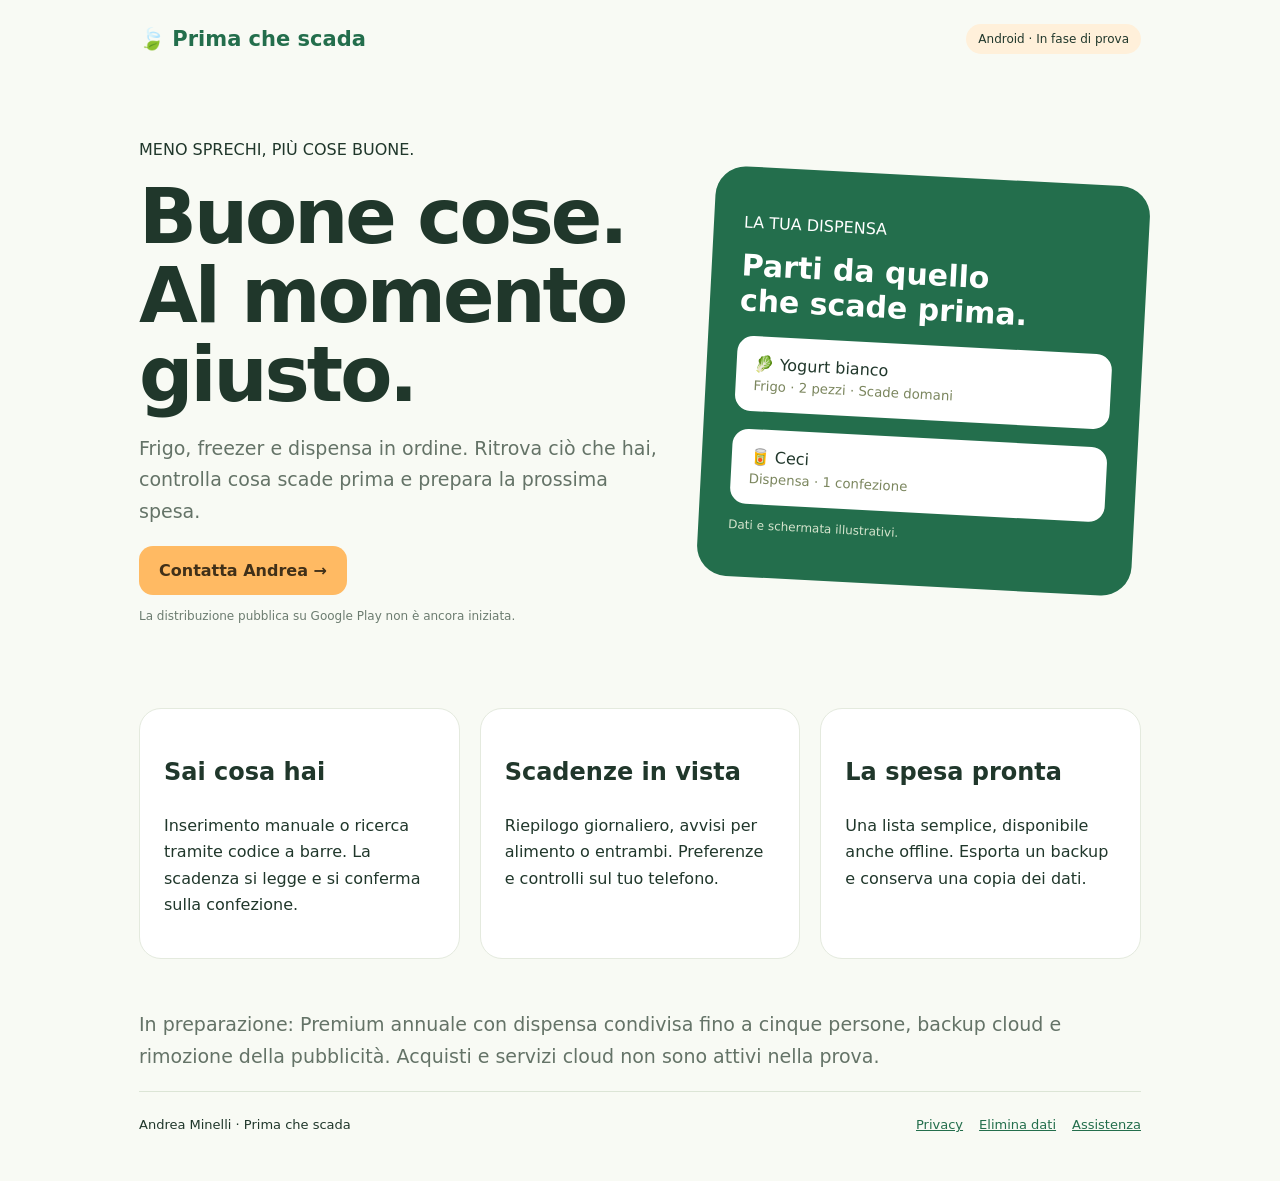
==== prima-che-scada/index.html @ 4516f40d "Add Prima che scada information, privacy and data deletion pages with explicit test status" ====
<!doctype html><html lang="it"><head><meta charset="utf-8"><meta name="viewport" content="width=device-width,initial-scale=1"><meta name="description" content="Prima che scada: dispensa, scadenze degli alimenti e lista della spesa per Android."><title>Prima che scada — Meno sprechi, più cose buone</title><style>*{box-sizing:border-box}body{margin:0;font-family:system-ui,sans-serif;background:#f8faf4;color:#20372b}.wrap{max-width:1050px;margin:auto;padding:24px}header,footer{display:flex;justify-content:space-between;gap:20px;flex-wrap:wrap;align-items:center}a{color:#236e4c}.brand{font-size:21px;font-weight:750;text-decoration:none}.tag{font-size:12px;border-radius:20px;background:#fff0da;padding:8px 12px}h1{font-size:clamp(40px,7vw,76px);letter-spacing:-3px;line-height:1.04;margin:18px 0}.hero{padding:70px 0;display:grid;grid-template-columns:1.2fr 1fr;align-items:center;gap:45px}.lead{font-size:19px;line-height:1.65;color:#647367}.preview{background:#236e4c;color:white;padding:30px;border-radius:30px;transform:rotate(3deg)}.preview strong{font-size:30px}.item{margin-top:18px;background:white;color:#20372b;padding:18px;border-radius:16px}.item small{display:block;color:#7b865e;margin-top:5px}.button{display:inline-block;background:#ffba63;padding:15px 20px;border-radius:14px;color:#403019;text-decoration:none;font-weight:700}.features{display:grid;grid-template-columns:repeat(3,1fr);gap:20px;margin-bottom:50px}.features article{background:white;padding:24px;border-radius:22px;border:1px solid #e4eade;line-height:1.65}footer{border-top:1px solid #dce5d6;padding:25px 0;font-size:13px}footer nav{display:flex;gap:16px;flex-wrap:wrap}@media(max-width:700px){.hero{grid-template-columns:1fr;padding:40px 0}.features{grid-template-columns:1fr}.preview{transform:none}}.muted{color:#6c7c70;font-size:12px;line-height:1.6}</style></head><body><div class="wrap"><header><a class="brand" href="./">🍃 Prima che scada</a><span class="tag">Android · In fase di prova</span></header><main><section class="hero"><div><p>MENO SPRECHI, PIÙ COSE BUONE.</p><h1>Buone cose.<br>Al momento<br>giusto.</h1><p class="lead">Frigo, freezer e dispensa in ordine. Ritrova ciò che hai, controlla cosa scade prima e prepara la prossima spesa.</p><a class="button" href="mailto:quantomiresta@gmail.com?subject=Prima%20che%20scada">Contatta Andrea →</a><p class="muted">La distribuzione pubblica su Google Play non è ancora iniziata.</p></div><aside class="preview" aria-label="Esempio illustrativo"><p>LA TUA DISPENSA</p><strong>Parti da quello<br>che scade prima.</strong><div class="item">🥬 Yogurt bianco<small>Frigo · 2 pezzi · Scade domani</small></div><div class="item">🥫 Ceci<small>Dispensa · 1 confezione</small></div><p class="muted" style="color:#d5e4cd">Dati e schermata illustrativi.</p></aside></section><section class="features"><article><h2>Sai cosa hai</h2><p>Inserimento manuale o ricerca tramite codice a barre. La scadenza si legge e si conferma sulla confezione.</p></article><article><h2>Scadenze in vista</h2><p>Riepilogo giornaliero, avvisi per alimento o entrambi. Preferenze e controlli sul tuo telefono.</p></article><article><h2>La spesa pronta</h2><p>Una lista semplice, disponibile anche offline. Esporta un backup e conserva una copia dei dati.</p></article></section><p class="lead">In preparazione: Premium annuale con dispensa condivisa fino a cinque persone, backup cloud e rimozione della pubblicità. Acquisti e servizi cloud non sono attivi nella prova.</p></main><footer><span>Andrea Minelli · Prima che scada</span><nav><a href="privacy.html">Privacy</a><a href="elimina-dati.html">Elimina dati</a><a href="mailto:quantomiresta@gmail.com">Assistenza</a></nav></footer></div></body></html>
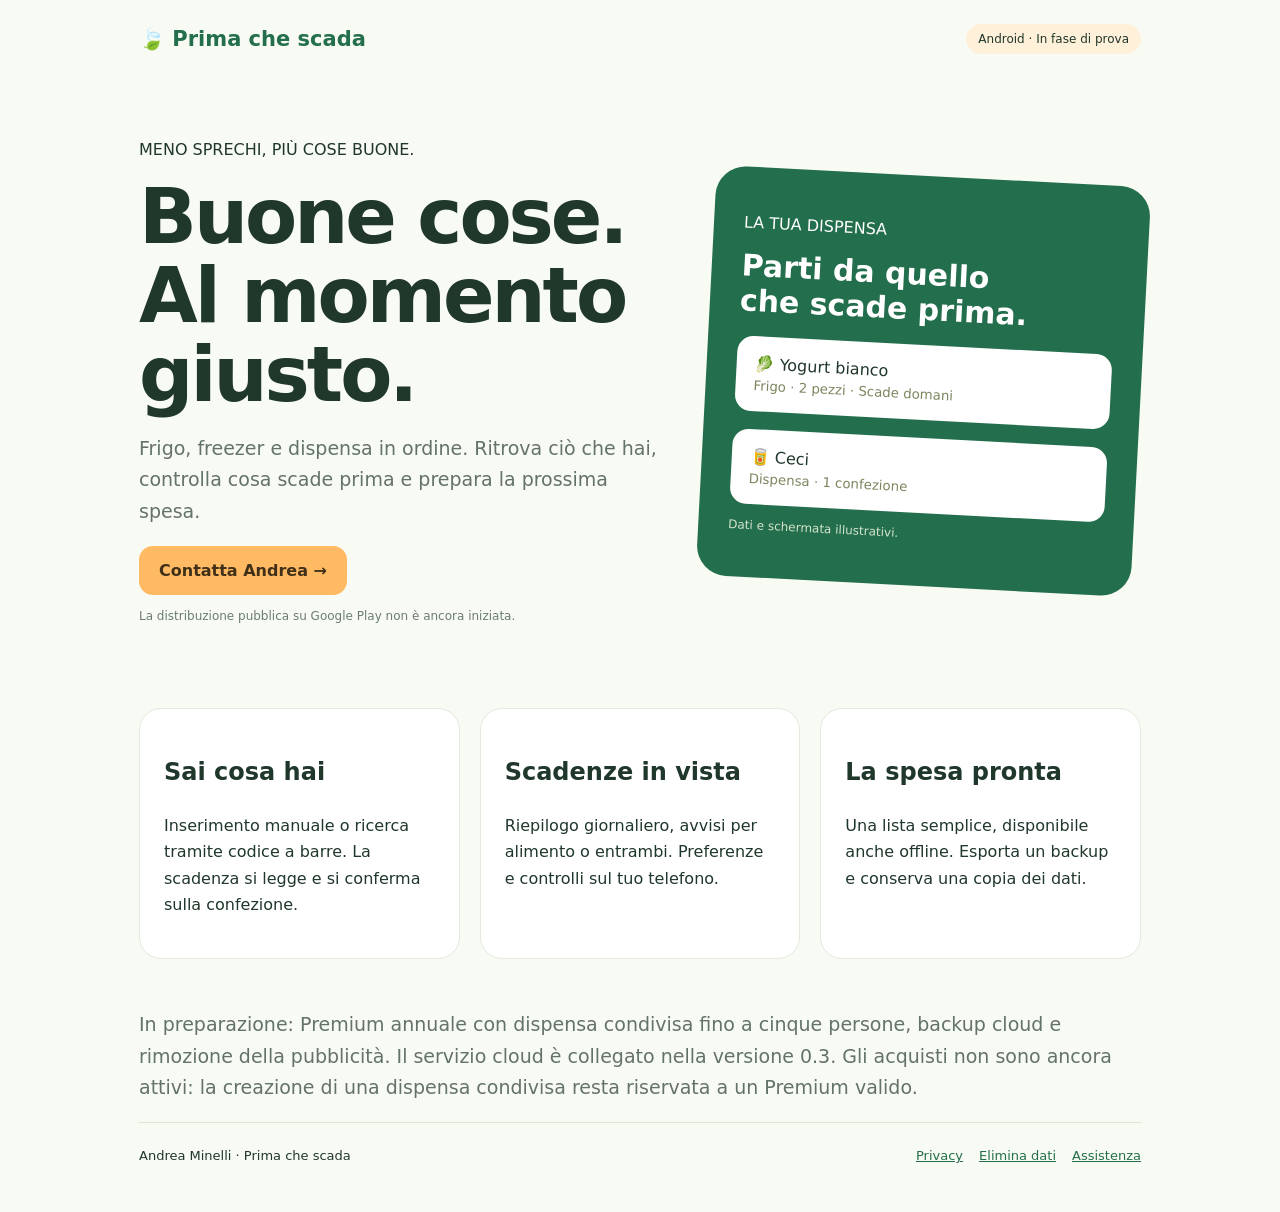
==== commit 59c5b254: "Update Prima che scada privacy and information for optional cloud in Android 0.3; purchases remain d" ====
--- a/prima-che-scada/index.html
+++ b/prima-che-scada/index.html
@@ -1 +1 @@
-<!doctype html><html lang="it"><head><meta charset="utf-8"><meta name="viewport" content="width=device-width,initial-scale=1"><meta name="description" content="Prima che scada: dispensa, scadenze degli alimenti e lista della spesa per Android."><title>Prima che scada — Meno sprechi, più cose buone</title><style>*{box-sizing:border-box}body{margin:0;font-family:system-ui,sans-serif;background:#f8faf4;color:#20372b}.wrap{max-width:1050px;margin:auto;padding:24px}header,footer{display:flex;justify-content:space-between;gap:20px;flex-wrap:wrap;align-items:center}a{color:#236e4c}.brand{font-size:21px;font-weight:750;text-decoration:none}.tag{font-size:12px;border-radius:20px;background:#fff0da;padding:8px 12px}h1{font-size:clamp(40px,7vw,76px);letter-spacing:-3px;line-height:1.04;margin:18px 0}.hero{padding:70px 0;display:grid;grid-template-columns:1.2fr 1fr;align-items:center;gap:45px}.lead{font-size:19px;line-height:1.65;color:#647367}.preview{background:#236e4c;color:white;padding:30px;border-radius:30px;transform:rotate(3deg)}.preview strong{font-size:30px}.item{margin-top:18px;background:white;color:#20372b;padding:18px;border-radius:16px}.item small{display:block;color:#7b865e;margin-top:5px}.button{display:inline-block;background:#ffba63;padding:15px 20px;border-radius:14px;color:#403019;text-decoration:none;font-weight:700}.features{display:grid;grid-template-columns:repeat(3,1fr);gap:20px;margin-bottom:50px}.features article{background:white;padding:24px;border-radius:22px;border:1px solid #e4eade;line-height:1.65}footer{border-top:1px solid #dce5d6;padding:25px 0;font-size:13px}footer nav{display:flex;gap:16px;flex-wrap:wrap}@media(max-width:700px){.hero{grid-template-columns:1fr;padding:40px 0}.features{grid-template-columns:1fr}.preview{transform:none}}.muted{color:#6c7c70;font-size:12px;line-height:1.6}</style></head><body><div class="wrap"><header><a class="brand" href="./">🍃 Prima che scada</a><span class="tag">Android · In fase di prova</span></header><main><section class="hero"><div><p>MENO SPRECHI, PIÙ COSE BUONE.</p><h1>Buone cose.<br>Al momento<br>giusto.</h1><p class="lead">Frigo, freezer e dispensa in ordine. Ritrova ciò che hai, controlla cosa scade prima e prepara la prossima spesa.</p><a class="button" href="mailto:quantomiresta@gmail.com?subject=Prima%20che%20scada">Contatta Andrea →</a><p class="muted">La distribuzione pubblica su Google Play non è ancora iniziata.</p></div><aside class="preview" aria-label="Esempio illustrativo"><p>LA TUA DISPENSA</p><strong>Parti da quello<br>che scade prima.</strong><div class="item">🥬 Yogurt bianco<small>Frigo · 2 pezzi · Scade domani</small></div><div class="item">🥫 Ceci<small>Dispensa · 1 confezione</small></div><p class="muted" style="color:#d5e4cd">Dati e schermata illustrativi.</p></aside></section><section class="features"><article><h2>Sai cosa hai</h2><p>Inserimento manuale o ricerca tramite codice a barre. La scadenza si legge e si conferma sulla confezione.</p></article><article><h2>Scadenze in vista</h2><p>Riepilogo giornaliero, avvisi per alimento o entrambi. Preferenze e controlli sul tuo telefono.</p></article><article><h2>La spesa pronta</h2><p>Una lista semplice, disponibile anche offline. Esporta un backup e conserva una copia dei dati.</p></article></section><p class="lead">In preparazione: Premium annuale con dispensa condivisa fino a cinque persone, backup cloud e rimozione della pubblicità. Acquisti e servizi cloud non sono attivi nella prova.</p></main><footer><span>Andrea Minelli · Prima che scada</span><nav><a href="privacy.html">Privacy</a><a href="elimina-dati.html">Elimina dati</a><a href="mailto:quantomiresta@gmail.com">Assistenza</a></nav></footer></div></body></html>
+<!doctype html><html lang="it"><head><meta charset="utf-8"><meta name="viewport" content="width=device-width,initial-scale=1"><meta name="description" content="Prima che scada: dispensa, scadenze degli alimenti e lista della spesa per Android."><title>Prima che scada — Meno sprechi, più cose buone</title><style>*{box-sizing:border-box}body{margin:0;font-family:system-ui,sans-serif;background:#f8faf4;color:#20372b}.wrap{max-width:1050px;margin:auto;padding:24px}header,footer{display:flex;justify-content:space-between;gap:20px;flex-wrap:wrap;align-items:center}a{color:#236e4c}.brand{font-size:21px;font-weight:750;text-decoration:none}.tag{font-size:12px;border-radius:20px;background:#fff0da;padding:8px 12px}h1{font-size:clamp(40px,7vw,76px);letter-spacing:-3px;line-height:1.04;margin:18px 0}.hero{padding:70px 0;display:grid;grid-template-columns:1.2fr 1fr;align-items:center;gap:45px}.lead{font-size:19px;line-height:1.65;color:#647367}.preview{background:#236e4c;color:white;padding:30px;border-radius:30px;transform:rotate(3deg)}.preview strong{font-size:30px}.item{margin-top:18px;background:white;color:#20372b;padding:18px;border-radius:16px}.item small{display:block;color:#7b865e;margin-top:5px}.button{display:inline-block;background:#ffba63;padding:15px 20px;border-radius:14px;color:#403019;text-decoration:none;font-weight:700}.features{display:grid;grid-template-columns:repeat(3,1fr);gap:20px;margin-bottom:50px}.features article{background:white;padding:24px;border-radius:22px;border:1px solid #e4eade;line-height:1.65}footer{border-top:1px solid #dce5d6;padding:25px 0;font-size:13px}footer nav{display:flex;gap:16px;flex-wrap:wrap}@media(max-width:700px){.hero{grid-template-columns:1fr;padding:40px 0}.features{grid-template-columns:1fr}.preview{transform:none}}.muted{color:#6c7c70;font-size:12px;line-height:1.6}</style></head><body><div class="wrap"><header><a class="brand" href="./">🍃 Prima che scada</a><span class="tag">Android · In fase di prova</span></header><main><section class="hero"><div><p>MENO SPRECHI, PIÙ COSE BUONE.</p><h1>Buone cose.<br>Al momento<br>giusto.</h1><p class="lead">Frigo, freezer e dispensa in ordine. Ritrova ciò che hai, controlla cosa scade prima e prepara la prossima spesa.</p><a class="button" href="mailto:quantomiresta@gmail.com?subject=Prima%20che%20scada">Contatta Andrea →</a><p class="muted">La distribuzione pubblica su Google Play non è ancora iniziata.</p></div><aside class="preview" aria-label="Esempio illustrativo"><p>LA TUA DISPENSA</p><strong>Parti da quello<br>che scade prima.</strong><div class="item">🥬 Yogurt bianco<small>Frigo · 2 pezzi · Scade domani</small></div><div class="item">🥫 Ceci<small>Dispensa · 1 confezione</small></div><p class="muted" style="color:#d5e4cd">Dati e schermata illustrativi.</p></aside></section><section class="features"><article><h2>Sai cosa hai</h2><p>Inserimento manuale o ricerca tramite codice a barre. La scadenza si legge e si conferma sulla confezione.</p></article><article><h2>Scadenze in vista</h2><p>Riepilogo giornaliero, avvisi per alimento o entrambi. Preferenze e controlli sul tuo telefono.</p></article><article><h2>La spesa pronta</h2><p>Una lista semplice, disponibile anche offline. Esporta un backup e conserva una copia dei dati.</p></article></section><p class="lead">In preparazione: Premium annuale con dispensa condivisa fino a cinque persone, backup cloud e rimozione della pubblicità. Il servizio cloud è collegato nella versione 0.3. Gli acquisti non sono ancora attivi: la creazione di una dispensa condivisa resta riservata a un Premium valido.</p></main><footer><span>Andrea Minelli · Prima che scada</span><nav><a href="privacy.html">Privacy</a><a href="elimina-dati.html">Elimina dati</a><a href="mailto:quantomiresta@gmail.com">Assistenza</a></nav></footer></div></body></html>
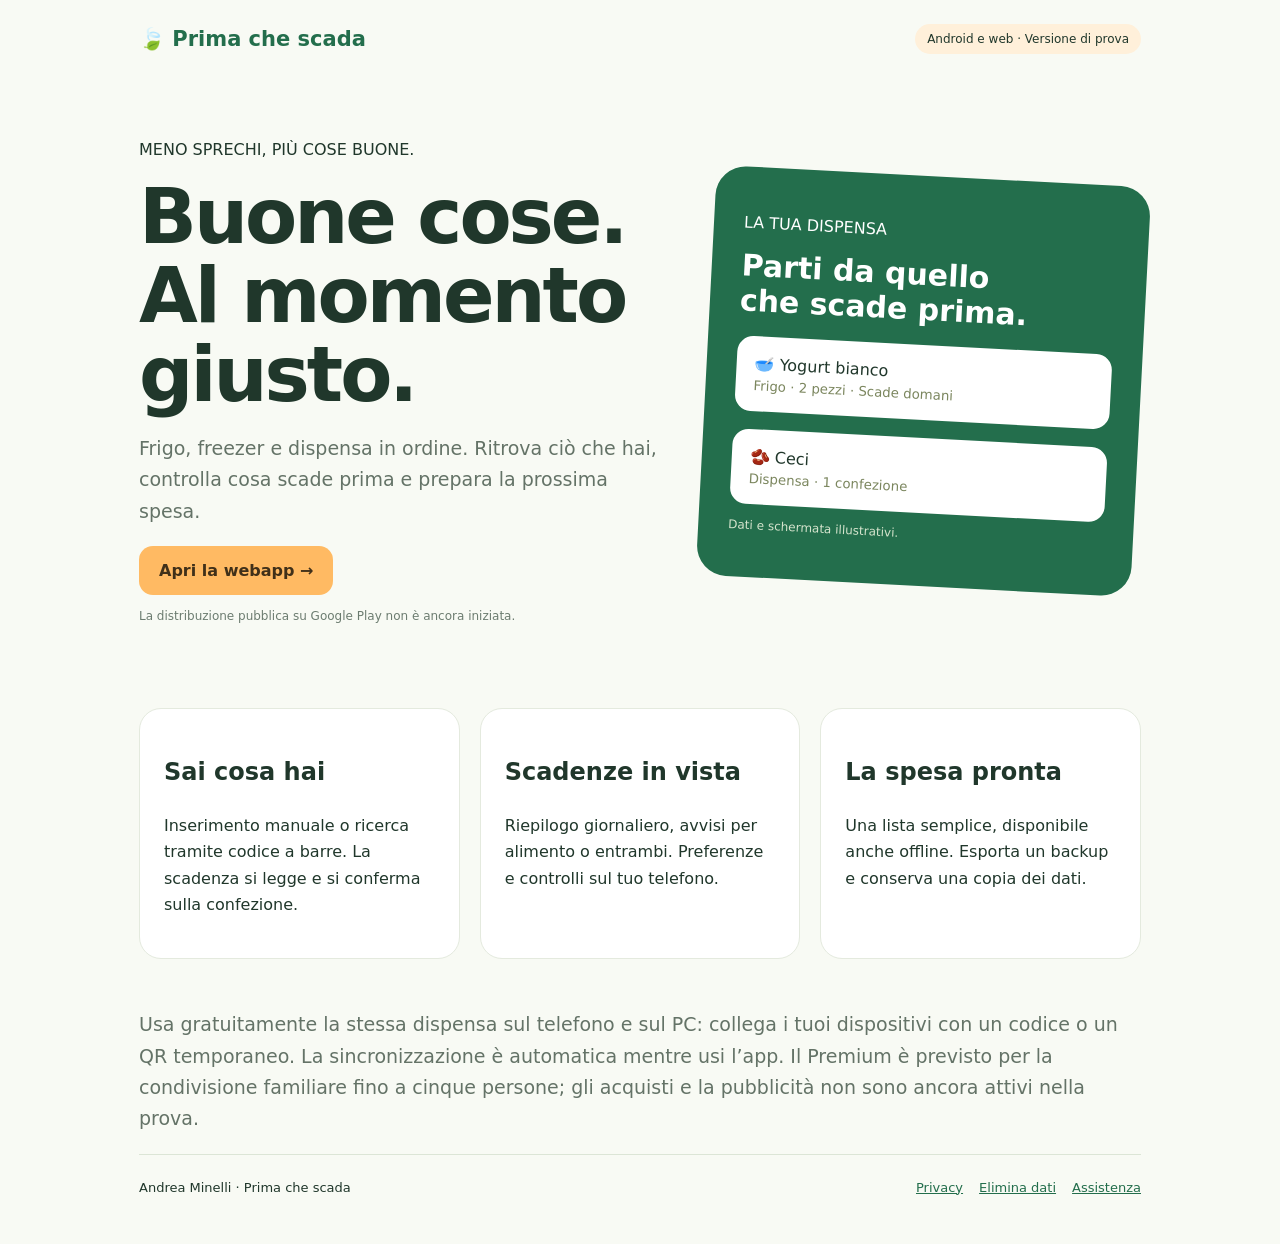
==== commit 7e3ac78b: "Publish independent Prima che scada web app with encrypted device pairing and update product pages" ====
--- a/prima-che-scada/index.html
+++ b/prima-che-scada/index.html
@@ -1 +1 @@
-<!doctype html><html lang="it"><head><meta charset="utf-8"><meta name="viewport" content="width=device-width,initial-scale=1"><meta name="description" content="Prima che scada: dispensa, scadenze degli alimenti e lista della spesa per Android."><title>Prima che scada — Meno sprechi, più cose buone</title><style>*{box-sizing:border-box}body{margin:0;font-family:system-ui,sans-serif;background:#f8faf4;color:#20372b}.wrap{max-width:1050px;margin:auto;padding:24px}header,footer{display:flex;justify-content:space-between;gap:20px;flex-wrap:wrap;align-items:center}a{color:#236e4c}.brand{font-size:21px;font-weight:750;text-decoration:none}.tag{font-size:12px;border-radius:20px;background:#fff0da;padding:8px 12px}h1{font-size:clamp(40px,7vw,76px);letter-spacing:-3px;line-height:1.04;margin:18px 0}.hero{padding:70px 0;display:grid;grid-template-columns:1.2fr 1fr;align-items:center;gap:45px}.lead{font-size:19px;line-height:1.65;color:#647367}.preview{background:#236e4c;color:white;padding:30px;border-radius:30px;transform:rotate(3deg)}.preview strong{font-size:30px}.item{margin-top:18px;background:white;color:#20372b;padding:18px;border-radius:16px}.item small{display:block;color:#7b865e;margin-top:5px}.button{display:inline-block;background:#ffba63;padding:15px 20px;border-radius:14px;color:#403019;text-decoration:none;font-weight:700}.features{display:grid;grid-template-columns:repeat(3,1fr);gap:20px;margin-bottom:50px}.features article{background:white;padding:24px;border-radius:22px;border:1px solid #e4eade;line-height:1.65}footer{border-top:1px solid #dce5d6;padding:25px 0;font-size:13px}footer nav{display:flex;gap:16px;flex-wrap:wrap}@media(max-width:700px){.hero{grid-template-columns:1fr;padding:40px 0}.features{grid-template-columns:1fr}.preview{transform:none}}.muted{color:#6c7c70;font-size:12px;line-height:1.6}</style></head><body><div class="wrap"><header><a class="brand" href="./">🍃 Prima che scada</a><span class="tag">Android · In fase di prova</span></header><main><section class="hero"><div><p>MENO SPRECHI, PIÙ COSE BUONE.</p><h1>Buone cose.<br>Al momento<br>giusto.</h1><p class="lead">Frigo, freezer e dispensa in ordine. Ritrova ciò che hai, controlla cosa scade prima e prepara la prossima spesa.</p><a class="button" href="mailto:quantomiresta@gmail.com?subject=Prima%20che%20scada">Contatta Andrea →</a><p class="muted">La distribuzione pubblica su Google Play non è ancora iniziata.</p></div><aside class="preview" aria-label="Esempio illustrativo"><p>LA TUA DISPENSA</p><strong>Parti da quello<br>che scade prima.</strong><div class="item">🥬 Yogurt bianco<small>Frigo · 2 pezzi · Scade domani</small></div><div class="item">🥫 Ceci<small>Dispensa · 1 confezione</small></div><p class="muted" style="color:#d5e4cd">Dati e schermata illustrativi.</p></aside></section><section class="features"><article><h2>Sai cosa hai</h2><p>Inserimento manuale o ricerca tramite codice a barre. La scadenza si legge e si conferma sulla confezione.</p></article><article><h2>Scadenze in vista</h2><p>Riepilogo giornaliero, avvisi per alimento o entrambi. Preferenze e controlli sul tuo telefono.</p></article><article><h2>La spesa pronta</h2><p>Una lista semplice, disponibile anche offline. Esporta un backup e conserva una copia dei dati.</p></article></section><p class="lead">In preparazione: Premium annuale con dispensa condivisa fino a cinque persone, backup cloud e rimozione della pubblicità. Il servizio cloud è collegato nella versione 0.3. Gli acquisti non sono ancora attivi: la creazione di una dispensa condivisa resta riservata a un Premium valido.</p></main><footer><span>Andrea Minelli · Prima che scada</span><nav><a href="privacy.html">Privacy</a><a href="elimina-dati.html">Elimina dati</a><a href="mailto:quantomiresta@gmail.com">Assistenza</a></nav></footer></div></body></html>
+<!doctype html><html lang="it"><head><meta charset="utf-8"><meta name="viewport" content="width=device-width,initial-scale=1"><meta name="description" content="Prima che scada: dispensa, scadenze degli alimenti e lista della spesa per Android."><title>Prima che scada — Meno sprechi, più cose buone</title><style>*{box-sizing:border-box}body{margin:0;font-family:system-ui,sans-serif;background:#f8faf4;color:#20372b}.wrap{max-width:1050px;margin:auto;padding:24px}header,footer{display:flex;justify-content:space-between;gap:20px;flex-wrap:wrap;align-items:center}a{color:#236e4c}.brand{font-size:21px;font-weight:750;text-decoration:none}.tag{font-size:12px;border-radius:20px;background:#fff0da;padding:8px 12px}h1{font-size:clamp(40px,7vw,76px);letter-spacing:-3px;line-height:1.04;margin:18px 0}.hero{padding:70px 0;display:grid;grid-template-columns:1.2fr 1fr;align-items:center;gap:45px}.lead{font-size:19px;line-height:1.65;color:#647367}.preview{background:#236e4c;color:white;padding:30px;border-radius:30px;transform:rotate(3deg)}.preview strong{font-size:30px}.item{margin-top:18px;background:white;color:#20372b;padding:18px;border-radius:16px}.item small{display:block;color:#7b865e;margin-top:5px}.button{display:inline-block;background:#ffba63;padding:15px 20px;border-radius:14px;color:#403019;text-decoration:none;font-weight:700}.features{display:grid;grid-template-columns:repeat(3,1fr);gap:20px;margin-bottom:50px}.features article{background:white;padding:24px;border-radius:22px;border:1px solid #e4eade;line-height:1.65}footer{border-top:1px solid #dce5d6;padding:25px 0;font-size:13px}footer nav{display:flex;gap:16px;flex-wrap:wrap}@media(max-width:700px){.hero{grid-template-columns:1fr;padding:40px 0}.features{grid-template-columns:1fr}.preview{transform:none}}.muted{color:#6c7c70;font-size:12px;line-height:1.6}</style></head><body><div class="wrap"><header><a class="brand" href="./">🍃 Prima che scada</a><span class="tag">Android e web · Versione di prova</span></header><main><section class="hero"><div><p>MENO SPRECHI, PIÙ COSE BUONE.</p><h1>Buone cose.<br>Al momento<br>giusto.</h1><p class="lead">Frigo, freezer e dispensa in ordine. Ritrova ciò che hai, controlla cosa scade prima e prepara la prossima spesa.</p><a class="button" href="app/">Apri la webapp →</a><p class="muted">La distribuzione pubblica su Google Play non è ancora iniziata.</p></div><aside class="preview" aria-label="Esempio illustrativo"><p>LA TUA DISPENSA</p><strong>Parti da quello<br>che scade prima.</strong><div class="item">🥣 Yogurt bianco<small>Frigo · 2 pezzi · Scade domani</small></div><div class="item">🫘 Ceci<small>Dispensa · 1 confezione</small></div><p class="muted" style="color:#d5e4cd">Dati e schermata illustrativi.</p></aside></section><section class="features"><article><h2>Sai cosa hai</h2><p>Inserimento manuale o ricerca tramite codice a barre. La scadenza si legge e si conferma sulla confezione.</p></article><article><h2>Scadenze in vista</h2><p>Riepilogo giornaliero, avvisi per alimento o entrambi. Preferenze e controlli sul tuo telefono.</p></article><article><h2>La spesa pronta</h2><p>Una lista semplice, disponibile anche offline. Esporta un backup e conserva una copia dei dati.</p></article></section><p class="lead">Usa gratuitamente la stessa dispensa sul telefono e sul PC: collega i tuoi dispositivi con un codice o un QR temporaneo. La sincronizzazione è automatica mentre usi l’app. Il Premium è previsto per la condivisione familiare fino a cinque persone; gli acquisti e la pubblicità non sono ancora attivi nella prova.</p></main><footer><span>Andrea Minelli · Prima che scada</span><nav><a href="privacy.html">Privacy</a><a href="elimina-dati.html">Elimina dati</a><a href="mailto:quantomiresta@gmail.com">Assistenza</a></nav></footer></div></body></html>
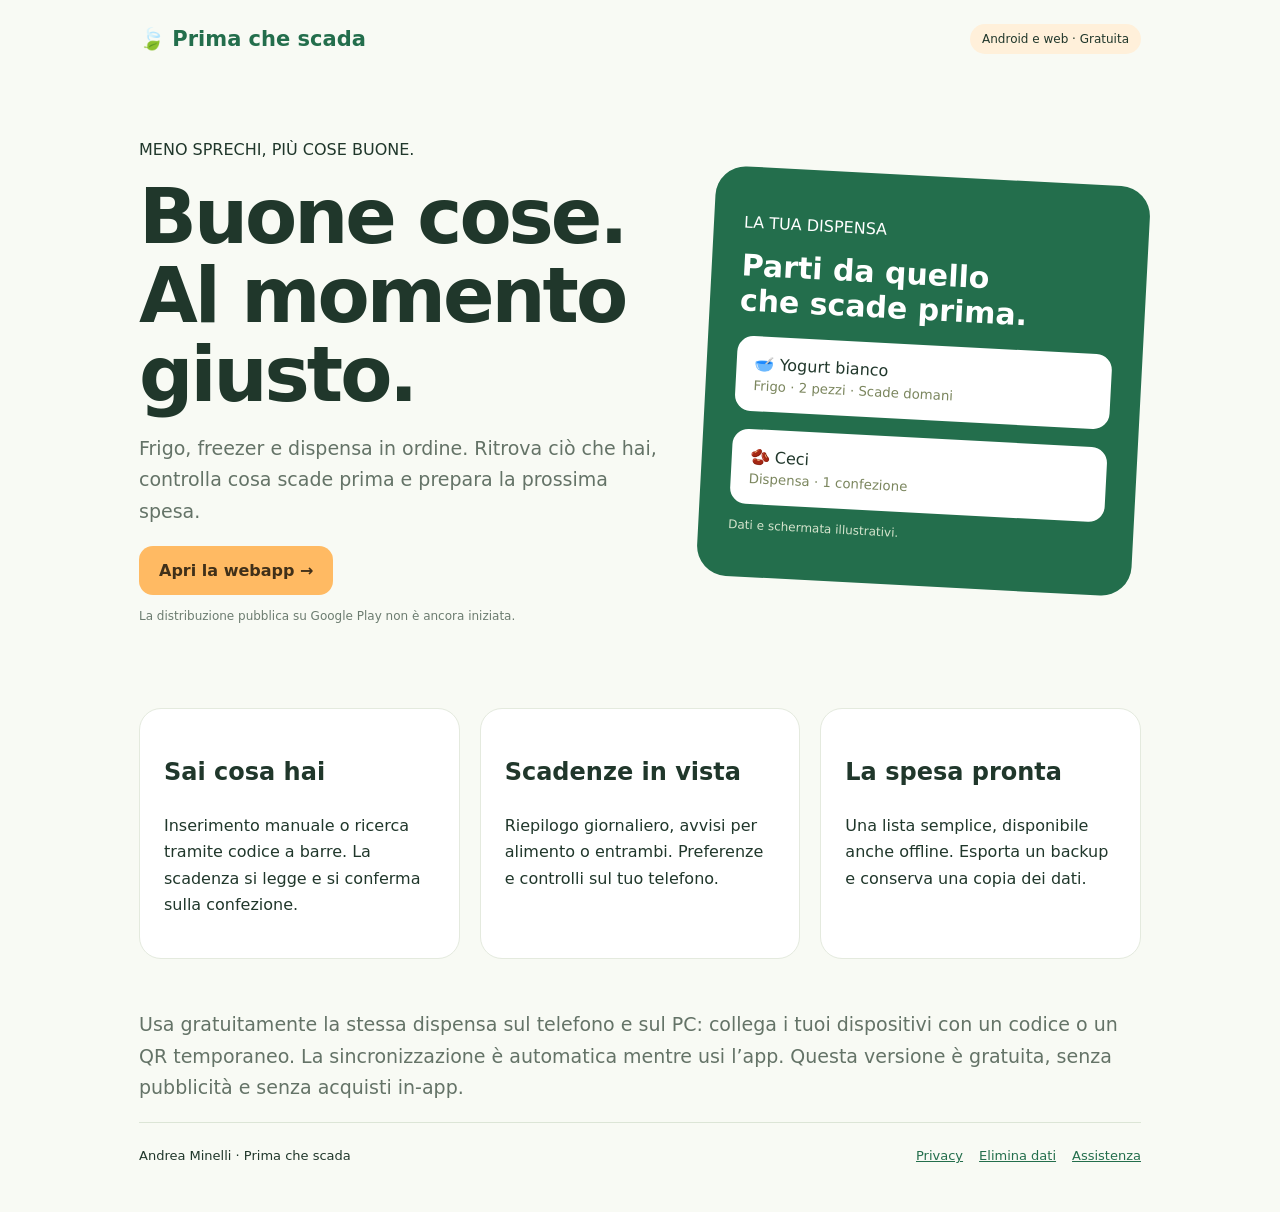
==== commit c0a3094a: "Prepare free Prima che scada 1.0: remove paid UI and update web privacy and product information" ====
--- a/prima-che-scada/index.html
+++ b/prima-che-scada/index.html
@@ -1 +1,2 @@
-<!doctype html><html lang="it"><head><meta charset="utf-8"><meta name="viewport" content="width=device-width,initial-scale=1"><meta name="description" content="Prima che scada: dispensa, scadenze degli alimenti e lista della spesa per Android."><title>Prima che scada — Meno sprechi, più cose buone</title><style>*{box-sizing:border-box}body{margin:0;font-family:system-ui,sans-serif;background:#f8faf4;color:#20372b}.wrap{max-width:1050px;margin:auto;padding:24px}header,footer{display:flex;justify-content:space-between;gap:20px;flex-wrap:wrap;align-items:center}a{color:#236e4c}.brand{font-size:21px;font-weight:750;text-decoration:none}.tag{font-size:12px;border-radius:20px;background:#fff0da;padding:8px 12px}h1{font-size:clamp(40px,7vw,76px);letter-spacing:-3px;line-height:1.04;margin:18px 0}.hero{padding:70px 0;display:grid;grid-template-columns:1.2fr 1fr;align-items:center;gap:45px}.lead{font-size:19px;line-height:1.65;color:#647367}.preview{background:#236e4c;color:white;padding:30px;border-radius:30px;transform:rotate(3deg)}.preview strong{font-size:30px}.item{margin-top:18px;background:white;color:#20372b;padding:18px;border-radius:16px}.item small{display:block;color:#7b865e;margin-top:5px}.button{display:inline-block;background:#ffba63;padding:15px 20px;border-radius:14px;color:#403019;text-decoration:none;font-weight:700}.features{display:grid;grid-template-columns:repeat(3,1fr);gap:20px;margin-bottom:50px}.features article{background:white;padding:24px;border-radius:22px;border:1px solid #e4eade;line-height:1.65}footer{border-top:1px solid #dce5d6;padding:25px 0;font-size:13px}footer nav{display:flex;gap:16px;flex-wrap:wrap}@media(max-width:700px){.hero{grid-template-columns:1fr;padding:40px 0}.features{grid-template-columns:1fr}.preview{transform:none}}.muted{color:#6c7c70;font-size:12px;line-height:1.6}</style></head><body><div class="wrap"><header><a class="brand" href="./">🍃 Prima che scada</a><span class="tag">Android e web · Versione di prova</span></header><main><section class="hero"><div><p>MENO SPRECHI, PIÙ COSE BUONE.</p><h1>Buone cose.<br>Al momento<br>giusto.</h1><p class="lead">Frigo, freezer e dispensa in ordine. Ritrova ciò che hai, controlla cosa scade prima e prepara la prossima spesa.</p><a class="button" href="app/">Apri la webapp →</a><p class="muted">La distribuzione pubblica su Google Play non è ancora iniziata.</p></div><aside class="preview" aria-label="Esempio illustrativo"><p>LA TUA DISPENSA</p><strong>Parti da quello<br>che scade prima.</strong><div class="item">🥣 Yogurt bianco<small>Frigo · 2 pezzi · Scade domani</small></div><div class="item">🫘 Ceci<small>Dispensa · 1 confezione</small></div><p class="muted" style="color:#d5e4cd">Dati e schermata illustrativi.</p></aside></section><section class="features"><article><h2>Sai cosa hai</h2><p>Inserimento manuale o ricerca tramite codice a barre. La scadenza si legge e si conferma sulla confezione.</p></article><article><h2>Scadenze in vista</h2><p>Riepilogo giornaliero, avvisi per alimento o entrambi. Preferenze e controlli sul tuo telefono.</p></article><article><h2>La spesa pronta</h2><p>Una lista semplice, disponibile anche offline. Esporta un backup e conserva una copia dei dati.</p></article></section><p class="lead">Usa gratuitamente la stessa dispensa sul telefono e sul PC: collega i tuoi dispositivi con un codice o un QR temporaneo. La sincronizzazione è automatica mentre usi l’app. Il Premium è previsto per la condivisione familiare fino a cinque persone; gli acquisti e la pubblicità non sono ancora attivi nella prova.</p></main><footer><span>Andrea Minelli · Prima che scada</span><nav><a href="privacy.html">Privacy</a><a href="elimina-dati.html">Elimina dati</a><a href="mailto:quantomiresta@gmail.com">Assistenza</a></nav></footer></div></body></html>
+<!doctype html><html lang="it"><head><meta charset="utf-8"><meta name="viewport" content="width=device-width,initial-scale=1"><meta name="description" content="Prima che scada: dispensa, scadenze degli alimenti e lista della spesa per Android."><title>Prima che scada — Meno sprechi, più cose buone</title><style>*{box-sizing:border-box}body{margin:0;font-family:system-ui,sans-serif;background:#f8faf4;color:#20372b}.wrap{max-width:1050px;margin:auto;padding:24px}header,footer{display:flex;justify-content:space-between;gap:20px;flex-wrap:wrap;align-items:center}a{color:#236e4c}.brand{font-size:21px;font-weight:750;text-decoration:none}.tag{font-size:12px;border-radius:20px;background:#fff0da;padding:8px 12px}h1{font-size:clamp(40px,7vw,76px);letter-spacing:-3px;line-height:1.04;margin:18px 0}.hero{padding:70px 0;display:grid;grid-template-columns:1.2fr 1fr;align-items:center;gap:45px}.lead{font-size:19px;line-height:1.65;color:#647367}.preview{background:#236e4c;color:white;padding:30px;border-radius:30px;transform:rotate(3deg)}.preview strong{font-size:30px}.item{margin-top:18px;background:white;color:#20372b;padding:18px;border-radius:16px}.item small{display:block;color:#7b865e;margin-top:5px}.button{display:inline-block;background:#ffba63;padding:15px 20px;border-radius:14px;color:#403019;text-decoration:none;font-weight:700}.features{display:grid;grid-template-columns:repeat(3,1fr);gap:20px;margin-bottom:50px}.features article{background:white;padding:24px;border-radius:22px;border:1px solid #e4eade;line-height:1.65}footer{border-top:1px solid #dce5d6;padding:25px 0;font-size:13px}footer nav{display:flex;gap:16px;flex-wrap:wrap}@media(max-width:700px){.hero{grid-template-columns:1fr;padding:40px 0}.features{grid-template-columns:1fr}.preview{transform:none}}.muted{color:#6c7c70;font-size:12px;line-height:1.6}</style></head><body><div class="wrap"><header><a class="brand" href="./">🍃 Prima che scada</a><span class="tag">Android e web · Gratuita</span></header><main><section class="hero"><div><p>MENO SPRECHI, PIÙ COSE BUONE.</p><h1>Buone cose.<br>Al momento<br>giusto.</h1><p class="lead">Frigo, freezer e dispensa in ordine. Ritrova ciò che hai, controlla cosa scade prima e prepara la prossima spesa.</p><a class="button" href="app/">Apri la webapp →</a><p class="muted">La distribuzione pubblica su Google Play non è ancora iniziata.</p></div><aside class="preview" aria-label="Esempio illustrativo"><p>LA TUA DISPENSA</p><strong>Parti da quello<br>che scade prima.</strong><div class="item">🥣 Yogurt bianco<small>Frigo · 2 pezzi · Scade domani</small></div><div class="item">🫘 Ceci<small>Dispensa · 1 confezione</small></div><p class="muted" style="color:#d5e4cd">Dati e schermata illustrativi.</p></aside></section><section class="features"><article><h2>Sai cosa hai</h2><p>Inserimento manuale o ricerca tramite codice a barre. La scadenza si legge e si conferma sulla confezione.</p></article><article><h2>Scadenze in vista</h2><p>Riepilogo giornaliero, avvisi per alimento o entrambi. Preferenze e controlli sul tuo telefono.</p></article><article><h2>La spesa pronta</h2><p>Una lista semplice, disponibile anche offline. Esporta un backup e conserva una copia dei dati.</p></article></section><p class="lead">Usa gratuitamente la stessa dispensa sul telefono e sul PC: collega i tuoi dispositivi con un codice o un QR temporaneo. La sincronizzazione è automatica mentre usi l’app. Questa versione è gratuita, senza pubblicità e senza acquisti in-app.</p></main><footer><span>Andrea Minelli · Prima che scada</span><nav><a href="privacy.html">Privacy</a><a href="elimina-dati.html">Elimina dati</a><a href="mailto:quantomiresta@gmail.com">Assistenza</a></nav></footer></div></body></html>
+
